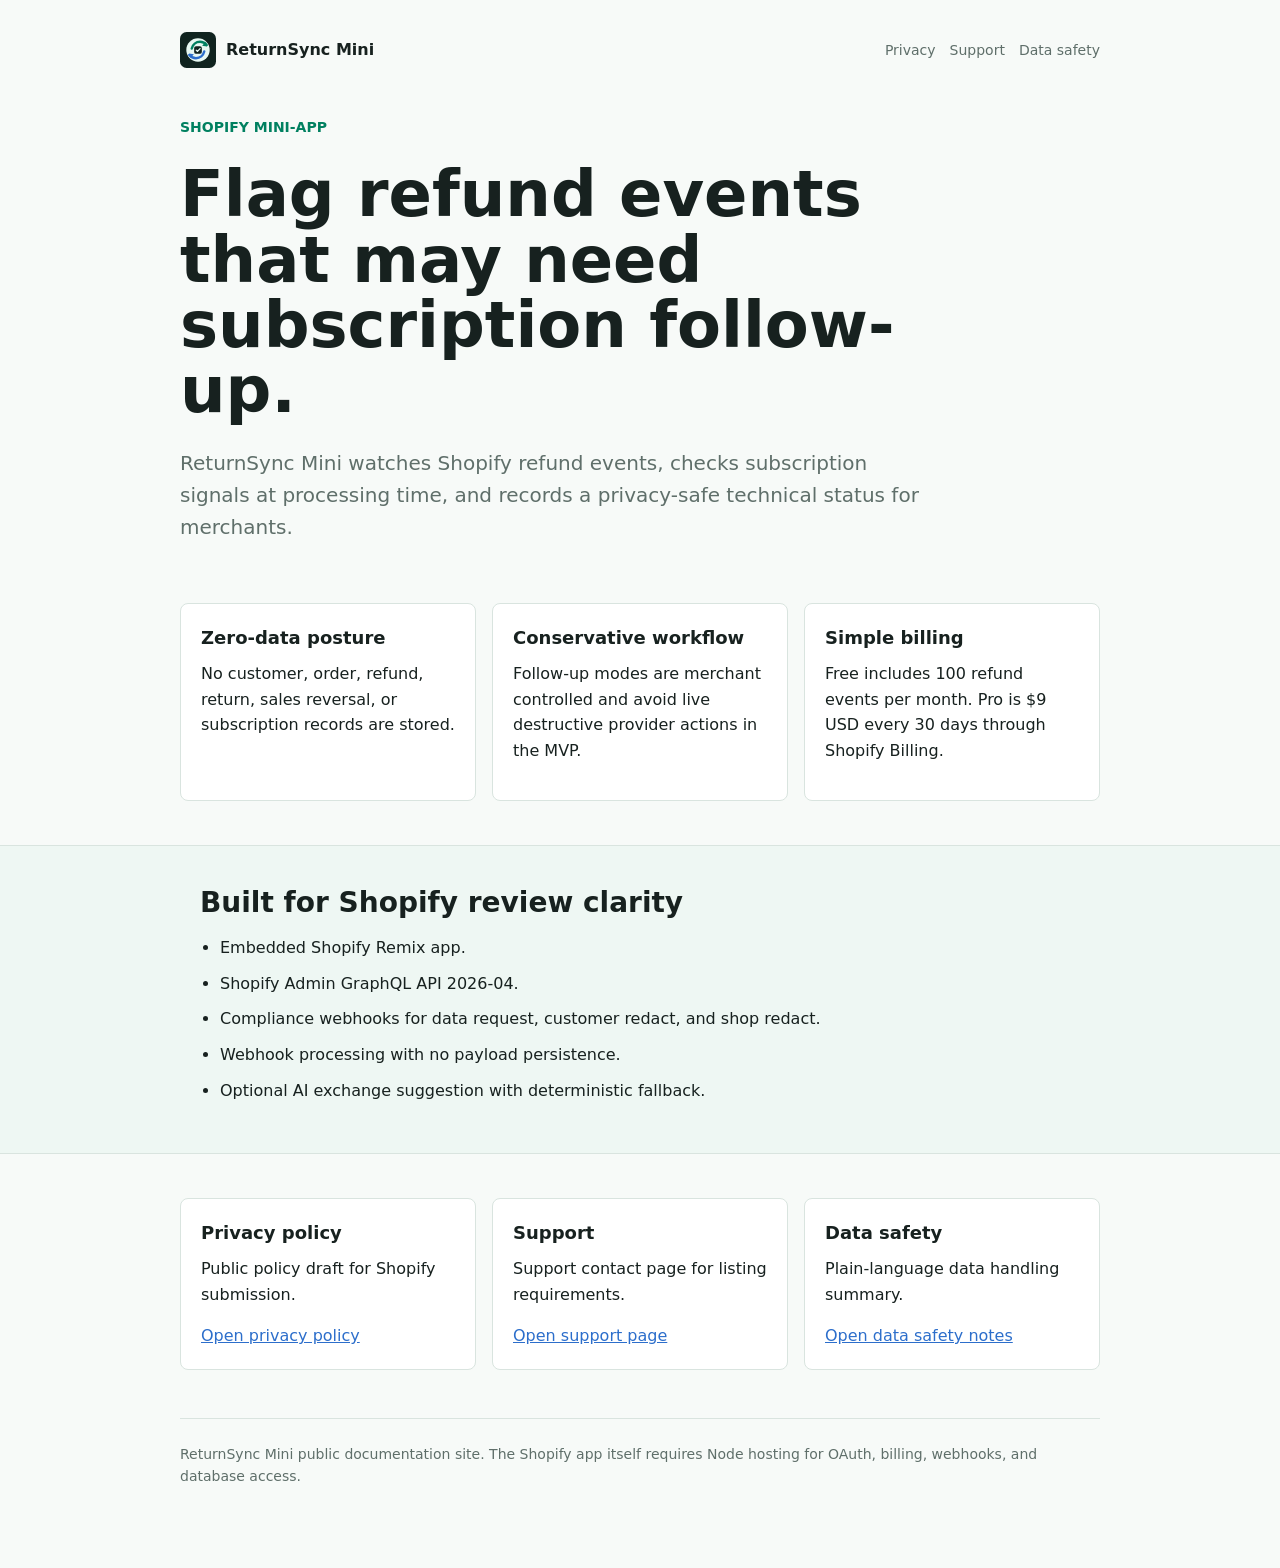
==== index.html @ 8f0236b2 "Publish ReturnSync Mini public pages" ====
<!doctype html>
<html lang="en">
  <head>
    <meta charset="utf-8" />
    <meta name="viewport" content="width=device-width, initial-scale=1" />
    <title>ReturnSync Mini</title>
    <meta
      name="description"
      content="ReturnSync Mini flags refund events that may need subscription follow-up without storing customer, order, refund, return, or subscription data."
    />
    <link rel="stylesheet" href="assets/site.css" />
  </head>
  <body>
    <main class="shell">
      <nav class="nav" aria-label="Primary">
        <a class="brand" href="./">
          <img src="assets/app-icon.svg" alt="" />
          <span>ReturnSync Mini</span>
        </a>
        <div class="nav-links">
          <a href="privacy.html">Privacy</a>
          <a href="support.html">Support</a>
          <a href="data-safety.html">Data safety</a>
        </div>
      </nav>

      <section class="hero">
        <p class="eyebrow">Shopify mini-app</p>
        <h1>Flag refund events that may need subscription follow-up.</h1>
        <p class="lede">
          ReturnSync Mini watches Shopify refund events, checks subscription
          signals at processing time, and records a privacy-safe technical
          status for merchants.
        </p>
      </section>

      <section class="grid" aria-label="Highlights">
        <article class="card">
          <h3>Zero-data posture</h3>
          <p>
            No customer, order, refund, return, sales reversal, or subscription
            records are stored.
          </p>
        </article>
        <article class="card">
          <h3>Conservative workflow</h3>
          <p>
            Follow-up modes are merchant controlled and avoid live destructive
            provider actions in the MVP.
          </p>
        </article>
        <article class="card">
          <h3>Simple billing</h3>
          <p>
            Free includes 100 refund events per month. Pro is $9 USD every 30
            days through Shopify Billing.
          </p>
        </article>
      </section>

      <section class="band">
        <h2>Built for Shopify review clarity</h2>
        <ul class="list">
          <li>Embedded Shopify Remix app.</li>
          <li>Shopify Admin GraphQL API 2026-04.</li>
          <li>Compliance webhooks for data request, customer redact, and shop redact.</li>
          <li>Webhook processing with no payload persistence.</li>
          <li>Optional AI exchange suggestion with deterministic fallback.</li>
        </ul>
      </section>

      <section class="grid" aria-label="Public documents">
        <article class="card">
          <h3>Privacy policy</h3>
          <p>Public policy draft for Shopify submission.</p>
          <a href="privacy.html">Open privacy policy</a>
        </article>
        <article class="card">
          <h3>Support</h3>
          <p>Support contact page for listing requirements.</p>
          <a href="support.html">Open support page</a>
        </article>
        <article class="card">
          <h3>Data safety</h3>
          <p>Plain-language data handling summary.</p>
          <a href="data-safety.html">Open data safety notes</a>
        </article>
      </section>

      <footer class="footer">
        <p>
          ReturnSync Mini public documentation site. The Shopify app itself
          requires Node hosting for OAuth, billing, webhooks, and database
          access.
        </p>
      </footer>
    </main>
  </body>
</html>
---- assets/site.css ----
:root {
  color-scheme: light;
  --ink: #17211f;
  --muted: #5f6f6a;
  --line: #d9e4df;
  --surface: #ffffff;
  --soft: #eef7f3;
  --green: #008060;
  --blue: #2c6ecb;
}

* {
  box-sizing: border-box;
}

body {
  background: #f7faf8;
  color: var(--ink);
  font-family:
    Inter, ui-sans-serif, system-ui, -apple-system, BlinkMacSystemFont, "Segoe UI",
    sans-serif;
  line-height: 1.6;
  margin: 0;
}

a {
  color: var(--blue);
}

.shell {
  margin: 0 auto;
  max-width: 960px;
  padding: 32px 20px 64px;
}

.nav {
  align-items: center;
  display: flex;
  gap: 16px;
  justify-content: space-between;
  margin-bottom: 48px;
}

.brand {
  align-items: center;
  color: var(--ink);
  display: inline-flex;
  font-weight: 700;
  gap: 10px;
  text-decoration: none;
}

.brand img {
  height: 36px;
  width: 36px;
}

.nav-links {
  display: flex;
  flex-wrap: wrap;
  gap: 14px;
}

.nav-links a {
  color: var(--muted);
  font-size: 14px;
  text-decoration: none;
}

.hero {
  display: grid;
  gap: 24px;
  margin-bottom: 44px;
}

.eyebrow {
  color: var(--green);
  font-size: 14px;
  font-weight: 700;
  margin: 0;
  text-transform: uppercase;
}

h1 {
  font-size: clamp(38px, 6vw, 64px);
  letter-spacing: 0;
  line-height: 1.02;
  margin: 0;
  max-width: 820px;
}

h2 {
  font-size: 28px;
  line-height: 1.2;
  margin: 0 0 16px;
}

h3 {
  font-size: 18px;
  margin: 0 0 8px;
}

p {
  margin: 0 0 16px;
}

.lede {
  color: var(--muted);
  font-size: 20px;
  max-width: 760px;
}

.grid {
  display: grid;
  gap: 16px;
  grid-template-columns: repeat(3, minmax(0, 1fr));
}

.card {
  background: var(--surface);
  border: 1px solid var(--line);
  border-radius: 8px;
  padding: 20px;
}

.band {
  background: var(--soft);
  border-block: 1px solid var(--line);
  margin: 44px calc(50% - 50vw);
  padding: 40px calc(50vw - 50% + 20px);
}

.list {
  margin: 0;
  padding-left: 20px;
}

.list li {
  margin-bottom: 10px;
}

.footer {
  border-top: 1px solid var(--line);
  color: var(--muted);
  font-size: 14px;
  margin-top: 48px;
  padding-top: 24px;
}

@media (max-width: 760px) {
  .nav {
    align-items: flex-start;
    display: grid;
  }

  .grid {
    grid-template-columns: 1fr;
  }
}
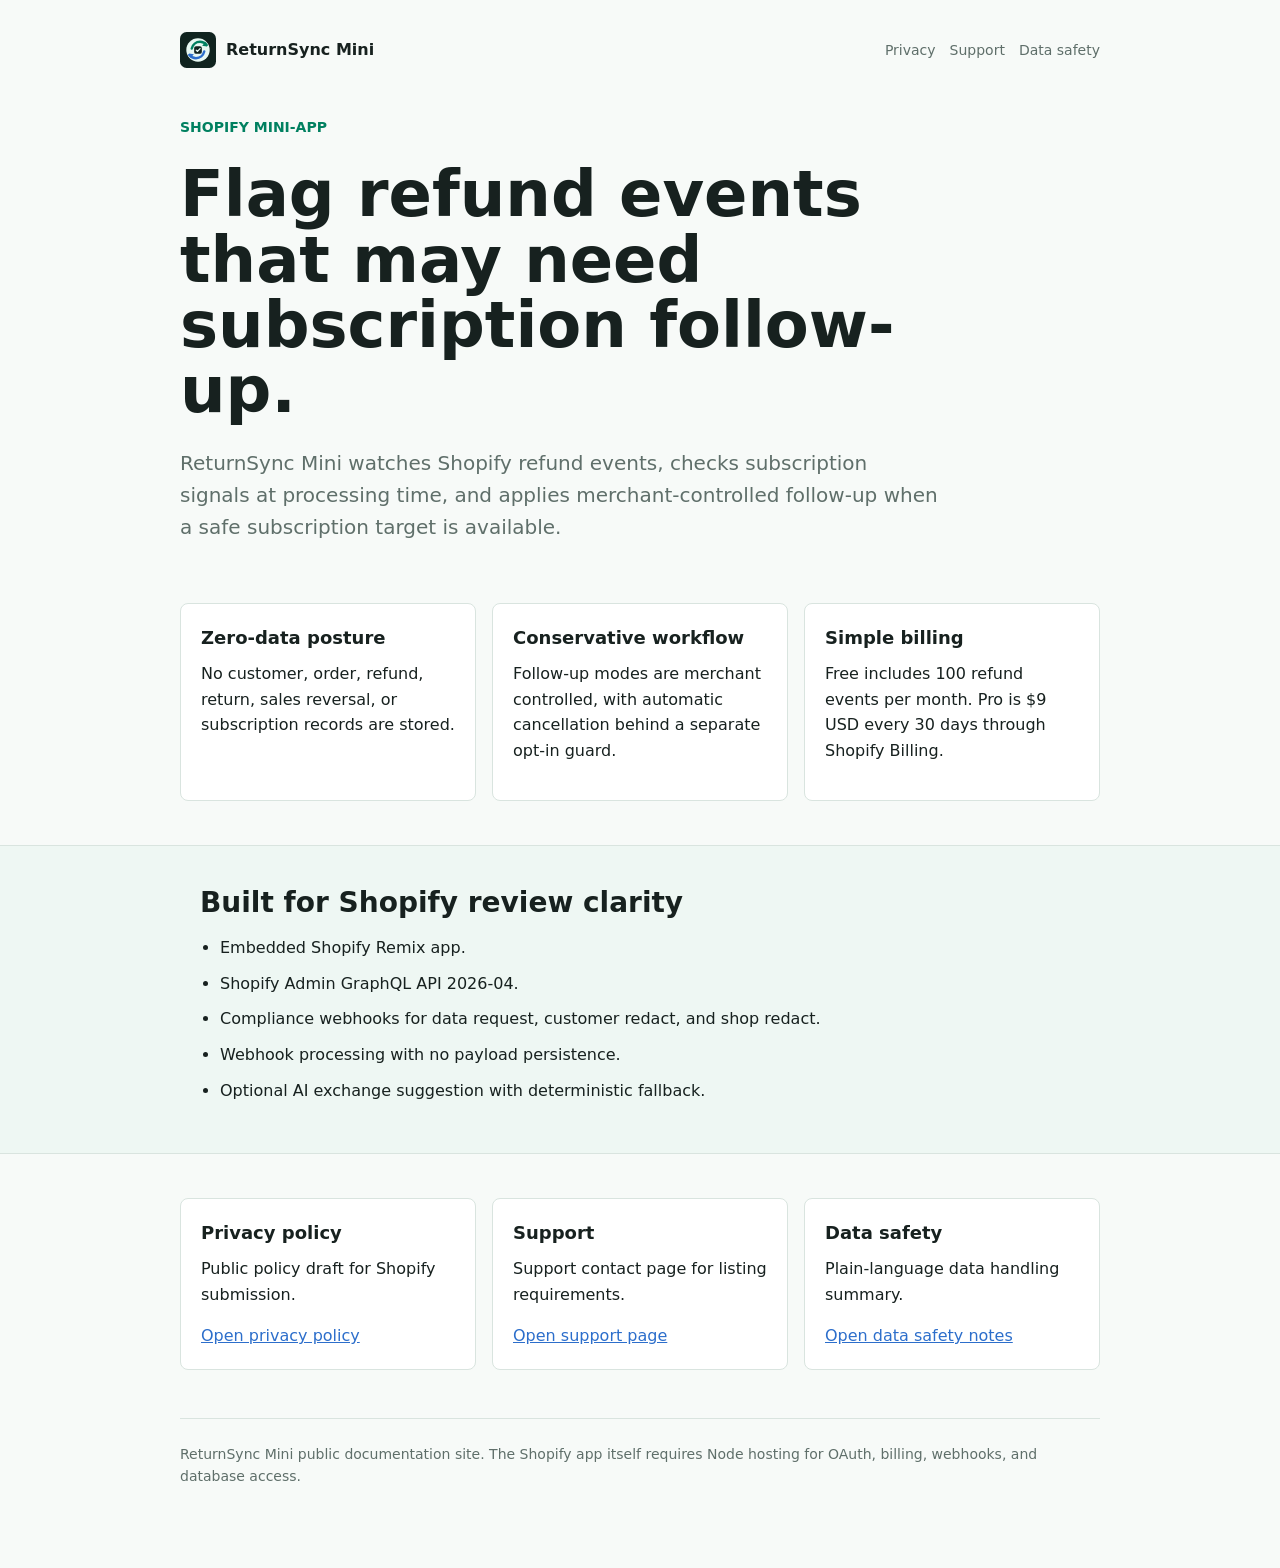
==== commit 68221a04: "Update ReturnSync public privacy pages" ====
--- a/index.html
+++ b/index.html
@@ -29,8 +29,8 @@
         <h1>Flag refund events that may need subscription follow-up.</h1>
         <p class="lede">
           ReturnSync Mini watches Shopify refund events, checks subscription
-          signals at processing time, and records a privacy-safe technical
-          status for merchants.
+          signals at processing time, and applies merchant-controlled follow-up
+          when a safe subscription target is available.
         </p>
       </section>
 
@@ -45,8 +45,8 @@
         <article class="card">
           <h3>Conservative workflow</h3>
           <p>
-            Follow-up modes are merchant controlled and avoid live destructive
-            provider actions in the MVP.
+            Follow-up modes are merchant controlled, with automatic
+            cancellation behind a separate opt-in guard.
           </p>
         </article>
         <article class="card">
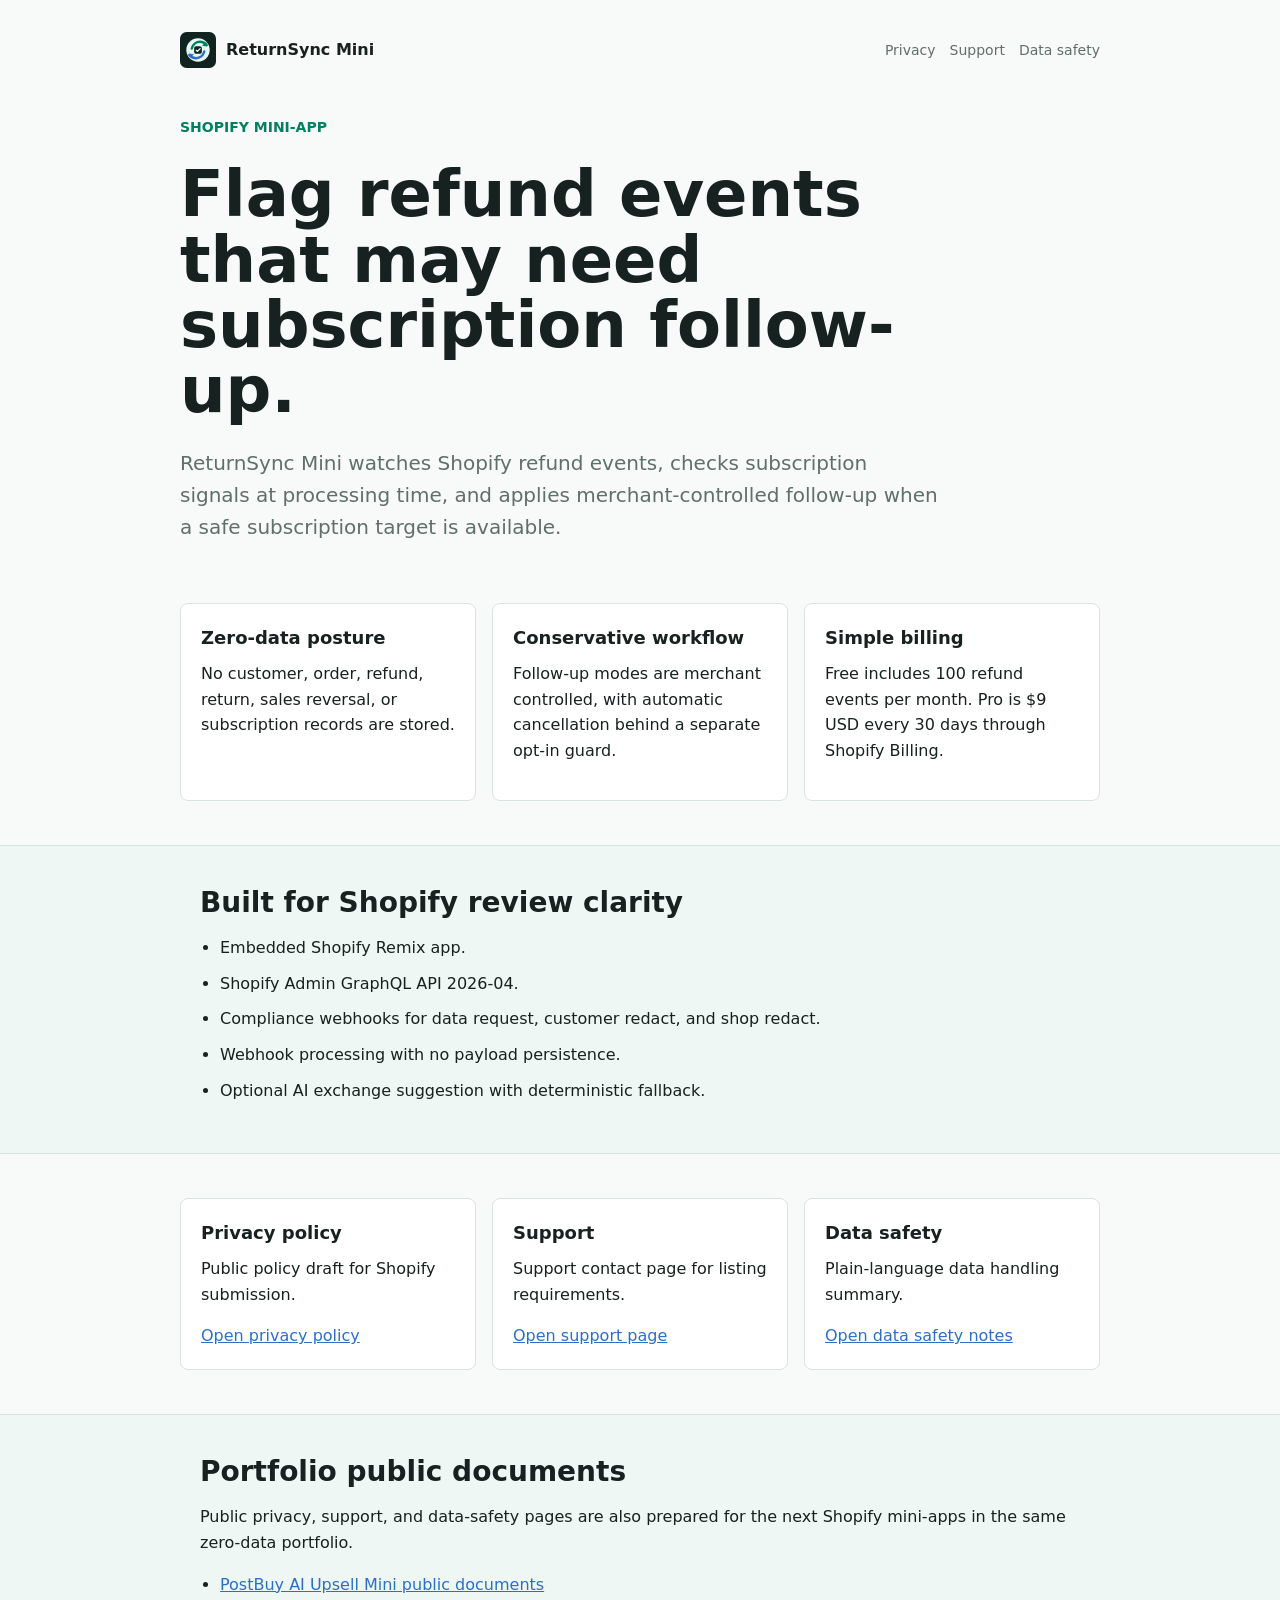
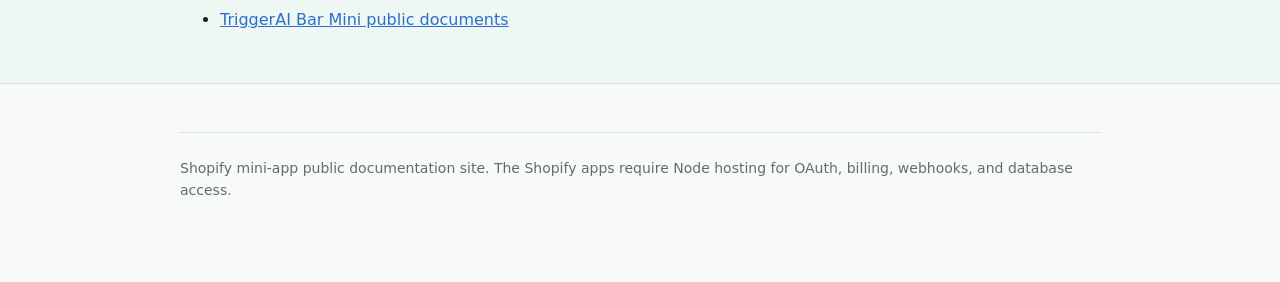
==== commit a4fe0326: "Add portfolio public pages" ====
--- a/index.html
+++ b/index.html
@@ -87,10 +87,22 @@
         </article>
       </section>
 
+      <section class="band">
+        <h2>Portfolio public documents</h2>
+        <p>
+          Public privacy, support, and data-safety pages are also prepared for
+          the next Shopify mini-apps in the same zero-data portfolio.
+        </p>
+        <ul class="list">
+          <li><a href="postbuy/">PostBuy AI Upsell Mini public documents</a></li>
+          <li><a href="triggerai/">TriggerAI Bar Mini public documents</a></li>
+        </ul>
+      </section>
+
       <footer class="footer">
         <p>
-          ReturnSync Mini public documentation site. The Shopify app itself
-          requires Node hosting for OAuth, billing, webhooks, and database
+          Shopify mini-app public documentation site. The Shopify apps
+          require Node hosting for OAuth, billing, webhooks, and database
           access.
         </p>
       </footer>
